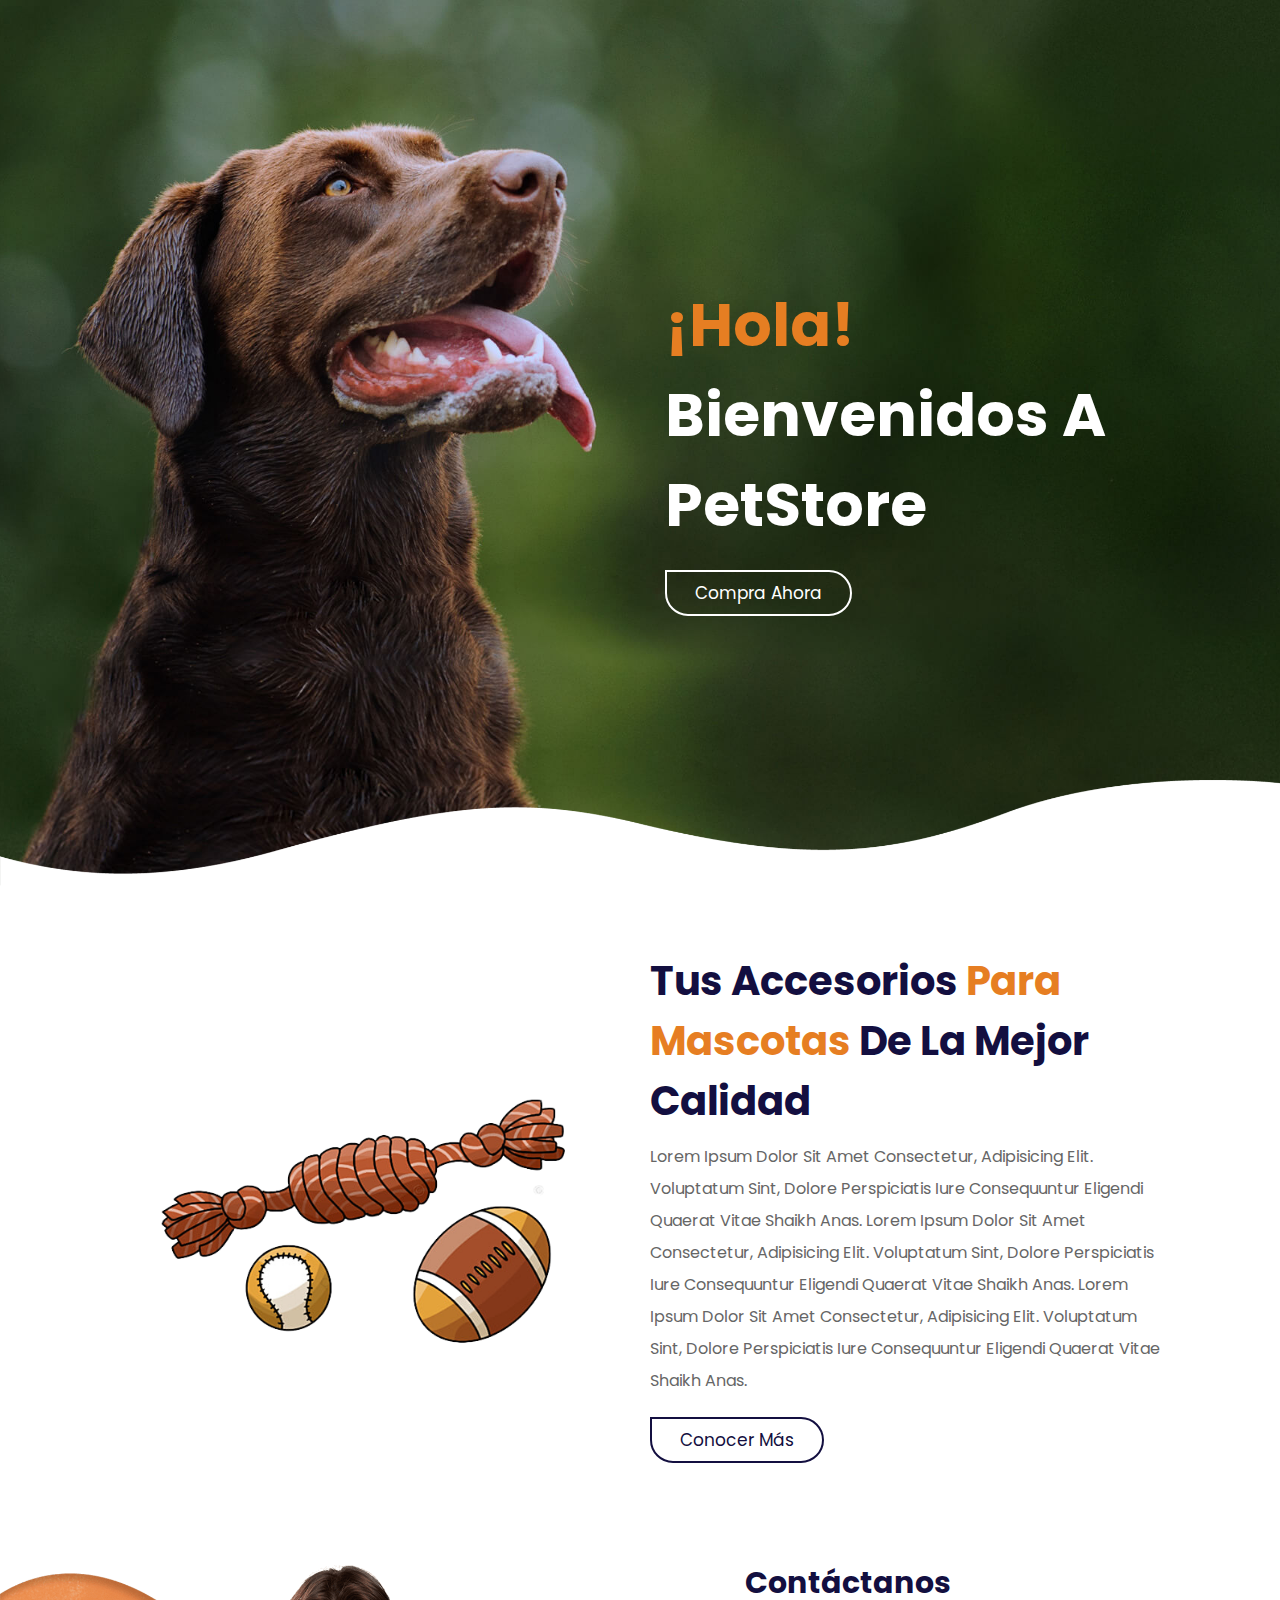
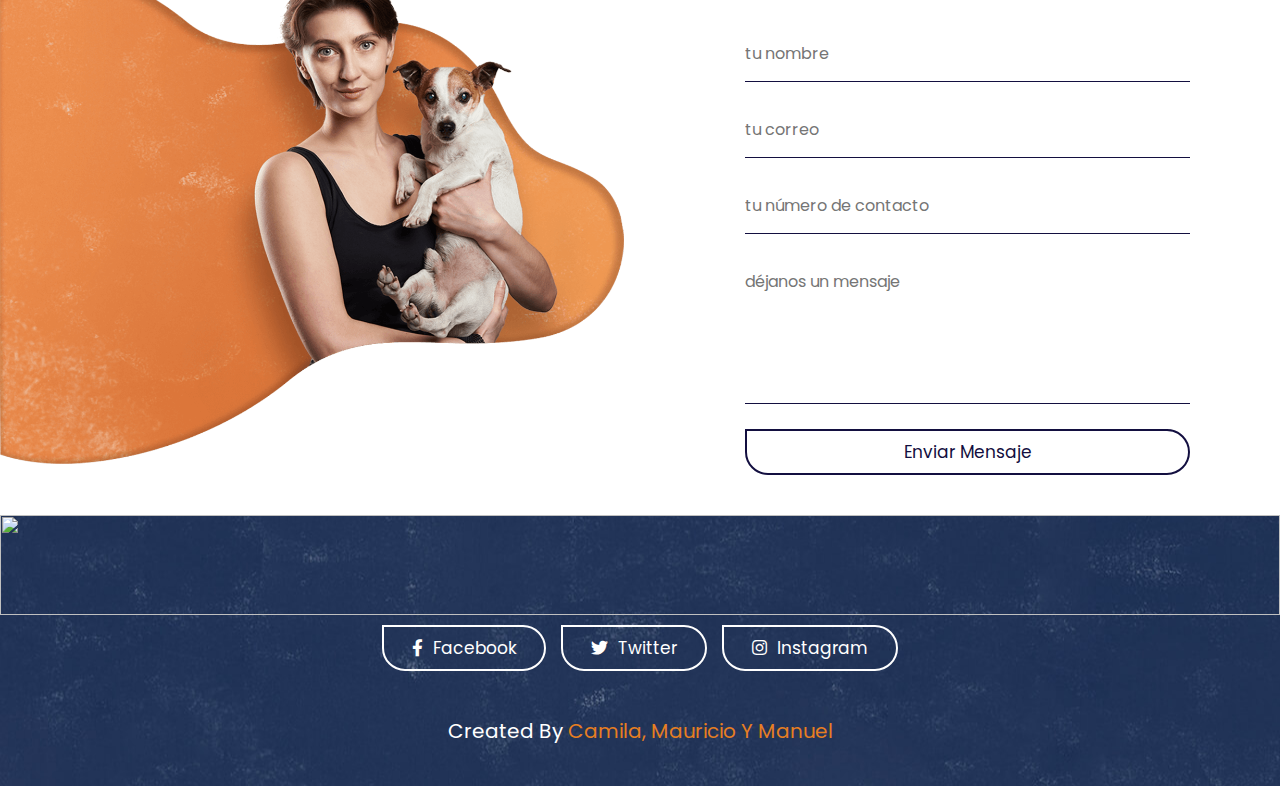
==== index.html @ dfe1907f "proyecto" ====
<!DOCTYPE html>
<html lang="es">
<head>
    <meta charset="UTF-8">
    <meta http-equiv="X-UA-Compatible" content="IE=edge">
    <meta name="viewport" content="width=device-width, initial-scale=1.0">
    <title>PetStore - Accesorios para mascotas</title>
    <link rel="stylesheet" href="https://cdnjs.cloudflare.com/ajax/libs/font-awesome/5.15.4/css/all.min.css">
    <link rel="stylesheet" href="css/style.css">
</head>
<body>
<header class="header">
    <a href="#" class="logo"> <i class="fas fa-paw"></i>PetShop</a>
    <nav class="navbar">
        <a href="#home">Inicio</a>
        <a href="#about">Nosotros</a>
        <a href="index_carrito.html">Tienda</a>
        <a href="#contact">Contacto</a>
    </nav>

    <div class="icons">
        <div class="fas fa-bars" id="menu-btn"></div>
        <div class="fas fa-user" id="login-btn"></div>
    </div>

    <form action="" class="login-form">
        <h3>Login</h3>
        <input type="email" name="" placeholder="Ingresa tu correo" id="" class="box">
        <input type="password" name="" placeholder="Ingresa tu contraseña" id="" class="box">
        <div class="remember">
            <input type="checkbox" name="" id="remember-me">
            <label for="remember-me">Recuérdame</label>
        </div>
        <input type="submit" value="Iniciar sesión" class="btn">
        <div class="links">
            <a href="#">¿Olvidaste tu contraseña?</a>
            <a href="registro.html">Registrarse</a>
        </div>
    </form>
</header>
<!--seccion inicio-->
<section class="home" id="home">

    <div class="content">
        <h3> <span>¡Hola!</span> Bienvenidos a PetStore </h3>
        <a href="index_carrito.html" class="btn">Compra ahora</a>
    </div>
    <img src="image/bottom_wave.png" class="wave" alt="">
</section>

<!-- seccion nosotros  -->
<section class="about" id="about">
    <div class="image">
        <img src="image/pet-toys.jpg" alt="">
    </div>
    <div class="content">
        <h3>Tus Accesorios <span>para mascotas</span> de la mejor calidad</h3>
        <p>Lorem ipsum dolor sit amet consectetur, adipisicing elit. Voluptatum sint, dolore perspiciatis iure consequuntur eligendi quaerat vitae shaikh anas.
            Lorem ipsum dolor sit amet consectetur, adipisicing elit. Voluptatum sint, dolore perspiciatis iure consequuntur eligendi quaerat vitae shaikh anas.
            Lorem ipsum dolor sit amet consectetur, adipisicing elit. Voluptatum sint, dolore perspiciatis iure consequuntur eligendi quaerat vitae shaikh anas.
        </p>
        <a href="#" class="btn">Conocer más</a>
    </div>

</section>

<!-- banner seccion accesorios -->


<!-- tienda seccion  -->

<section class="contact" id="contact">

    <div class="image">
        <img src="image/contact_img.png" alt="">
    </div>

    <form action="">
        <h3>Contáctanos</h3>
        <input type="text" placeholder="tu nombre" class="box">
        <input type="email" placeholder="tu correo" class="box">
        <input type="tumber" placeholder="tu número de contacto" class="box">
        <textarea name="" placeholder="déjanos un mensaje" id="" cols="30" rows="10"></textarea>
        <input type="submit" value="enviar mensaje" class="btn">
    </form>

</section>

<section class="footer">

    <img src="image/top_wave.png" alt="">

    <div class="share">
        <a href="https://www.facebook.com" class="btn"> <i class="fab fa-facebook-f"></i> Facebook </a>
        <a href="https://www.twitter.com" class="btn"> <i class="fab fa-twitter"></i> Twitter </a>
        <a href="https://www.instagram.com" class="btn"> <i class="fab fa-instagram"></i> Instagram </a>
    </div>
    <div class="credit"> created by <span> Camila, Mauricio y Manuel </span></div>
</section>
<script src="js/script.js"></script>
</body>
</html>
---- css/style.css ----
@import url("https://fonts.googleapis.com/css2?family=Poppins:wght@100;300;400;500;600&display=swap");
* {
  font-family: 'Poppins', sans-serif;
  margin: 0;
  padding: 0;
  -webkit-box-sizing: border-box;
          box-sizing: border-box;
  outline: none;
  border: none;
  text-decoration: none;
  text-transform: capitalize;
  -webkit-transition: .2s linear;
  transition: .2s linear;
}

html {
  font-size: 62.5%;
  overflow-x: hidden;
  scroll-behavior: smooth;
  scroll-padding-top: 4rem;
}

html::-webkit-scrollbar {
  width: 1rem;
}

html::-webkit-scrollbar-track {
  background: transparent;
}

html::-webkit-scrollbar-thumb {
  background: #e67e22;
  border-radius: 5rem;
}

section {
  padding: 5rem 9%;
}

.heading {
  padding-bottom: 2rem;
  text-align: center;
  font-size: 3.5rem;
  color: #130f40;
}

.heading span {
  color: #e67e22;
}

.btn {
  display: inline-block;
  margin-top: 1rem;
  padding: .8rem 2.8rem;
  border-radius: 5rem;
  border-top-left-radius: 0;
  border: 0.2rem solid #130f40;
  cursor: pointer;
  background: none;
  color: #130f40;
  font-size: 1.7rem;
  overflow: hidden;
  z-index: 0;
  position: relative;
}

.btn::before {
  content: '';
  position: absolute;
  top: 0;
  left: 0;
  height: 100%;
  width: 100%;
  background: #130f40;
  z-index: -1;
  -webkit-transition: .2s linear;
  transition: .2s linear;
  -webkit-clip-path: circle(0% at 0% 5%);
          clip-path: circle(0% at 0% 5%);
}

.btn:hover::before {
  -webkit-clip-path: circle(100%);
          clip-path: circle(100%);
}

.btn:hover {
  color: #fff;
}

@-webkit-keyframes fadeIn {
  0% {
    -webkit-transform: translateY(3rem);
            transform: translateY(3rem);
    opacity: 0;
  }
}

@keyframes fadeIn {
  0% {
    -webkit-transform: translateY(3rem);
            transform: translateY(3rem);
    opacity: 0;
  }
}

.header {
  background: #fff;
  display: -webkit-box;
  display: -ms-flexbox;
  display: flex;
  -webkit-box-align: center;
      -ms-flex-align: center;
          align-items: center;
  -webkit-box-pack: justify;
      -ms-flex-pack: justify;
          justify-content: space-between;
  padding: 2rem 9%;
  -webkit-box-shadow: 0 0.5rem 1.5rem rgba(0, 0, 0, 0.1);
          box-shadow: 0 0.5rem 1.5rem rgba(0, 0, 0, 0.1);
  position: fixed;
  top: 0;
  left: 0;
  right: 0;
  z-index: 1000;
  -webkit-transform: translateY(-10rem);
          transform: translateY(-10rem);
}

.header.active {
  -webkit-transform: translateY(0rem);
          transform: translateY(0rem);
}

.header .logo {
  font-size: 2.5rem;
  color: #130f40;
  font-weight: bolder;
}

.header .logo i {
  color: #e67e22;
}

.header .navbar a {
  margin: 0 1rem;
  font-size: 1.7rem;
  color: #666;
}

.header .navbar a:hover {
  color: #e67e22;
}

.header .icons a,
.header .icons div {
  font-size: 2.5rem;
  margin-left: 1.5rem;
  color: #130f40;
  cursor: pointer;
}

.header .icons a:hover,
.header .icons div:hover {
  color: #e67e22;
}

.header .login-form {
  position: absolute;
  top: 120%;
  right: 2rem;
  width: 35rem;
  border-radius: 1rem;
  background: #fff;
  -webkit-box-shadow: 0 0.5rem 1.5rem rgba(0, 0, 0, 0.1);
          box-shadow: 0 0.5rem 1.5rem rgba(0, 0, 0, 0.1);
  padding: 2rem;
  display: none;
}

.header .login-form.active {
  display: block;
  -webkit-animation: fadeIn .4s linear;
          animation: fadeIn .4s linear;
}

.header .login-form h3 {
  color: #130f40;
  font-size: 2.5rem;
  padding-bottom: .5rem;
}

.header .login-form .box {
  width: 100%;
  border-bottom: 0.2rem solid #130f40;
  border-width: .1rem;
  padding: 1.5rem 0;
  font-size: 1.6rem;
  color: #130f40;
  text-transform: none;
  margin: 1rem 0;
}

.header .login-form .remember {
  display: -webkit-box;
  display: -ms-flexbox;
  display: flex;
  -webkit-box-align: center;
      -ms-flex-align: center;
          align-items: center;
  gap: .5rem;
  padding: 1rem 0;
}

.header .login-form .remember label {
  font-size: 1.5rem;
  cursor: pointer;
  color: #666;
}

.header .login-form .btn {
  width: 100%;
  text-align: center;
  margin: 1.5rem 0;
}

.header .login-form .btn:hover {
  background: #130f40;
}

.header .login-form .links {
  display: -webkit-box;
  display: -ms-flexbox;
  display: flex;
  -webkit-box-pack: justify;
      -ms-flex-pack: justify;
          justify-content: space-between;
  -webkit-box-align: center;
      -ms-flex-align: center;
          align-items: center;
  margin-top: 1rem;
}

.header .login-form .links a {
  font-size: 1.4rem;
  color: #e67e22;
}

.header .login-form .links a:hover {
  color: #130f40;
  text-decoration: underline;
}

#menu-btn {
  display: none;
}

.home {
  min-height: 100vh;
  display: -webkit-box;
  display: -ms-flexbox;
  display: flex;
  -webkit-box-align: center;
      -ms-flex-align: center;
          align-items: center;
  -webkit-box-pack: end;
      -ms-flex-pack: end;
          justify-content: flex-end;
  background: url(../image/home_bg_img.jpg) no-repeat;
  background-position: center;
  background-size: cover;
  position: relative;
}

.home .content {
  width: 50rem;
}

.home .content h3 {
  font-size: 6rem;
  color: #fff;
  padding-bottom: 1rem;
}

.home .content h3 span {
  color: #e67e22;
}

.home .content .btn {
  color: #fff;
  border-color: #fff;
}

.home .content .btn:hover {
  color: #130f40;
}

.home .content .btn::before {
  background: #fff;
}

.home .wave {
  position: absolute;
  bottom: 0;
  left: 0;
  width: 100%;
  height: 12rem;
}

.about {
  display: -webkit-box;
  display: -ms-flexbox;
  display: flex;
  -webkit-box-align: center;
      -ms-flex-align: center;
          align-items: center;
  -ms-flex-wrap: wrap;
      flex-wrap: wrap;
  gap: 2rem;
}

.about .image {
  -webkit-box-flex: 1;
      -ms-flex: 1 1 40rem;
          flex: 1 1 40rem;
}

.about .image img {
  width: 100%;
}

.about .content {
  -webkit-box-flex: 1;
      -ms-flex: 1 1 40rem;
          flex: 1 1 40rem;
}

.about .content h3 {
  color: #130f40;
  font-size: 4rem;
}

.about .content h3 span {
  color: #e67e22;
}

.about .content p {
  font-size: 1.6rem;
  color: #666;
  padding: 1rem 0;
  line-height: 2;
}

.dog-food,
.cat-food {
  display: -webkit-box;
  display: -ms-flexbox;
  display: flex;
  -webkit-box-align: center;
      -ms-flex-align: center;
          align-items: center;
  -ms-flex-wrap: wrap;
      flex-wrap: wrap;
  padding: 2rem 0;
}

.dog-food .image,
.cat-food .image {
  -webkit-box-flex: 1;
      -ms-flex: 1 1 40rem;
          flex: 1 1 40rem;
}

.dog-food .image img,
.cat-food .image img {
  width: 100%;
}

.dog-food .content,
.cat-food .content {
  -webkit-box-flex: 1;
      -ms-flex: 1 1 40rem;
          flex: 1 1 40rem;
  text-align: center;
  padding: 2rem;
}

.dog-food .content h3,
.cat-food .content h3 {
  font-size: 3.5rem;
  color: #130f40;
}

.dog-food .content h3 span,
.cat-food .content h3 span {
  color: #e67e22;
}

.dog-food .content p,
.cat-food .content p {
  padding: 1rem 0;
  line-height: 2;
  color: #666;
  font-size: 1.6rem;
}

.dog-food .content .amount,
.cat-food .content .amount {
  font-size: 3.5rem;
  color: #130f40;
  padding: .5rem 0;
}

.dog-food .content a img,
.cat-food .content a img {
  height: 15rem;
  margin-top: 1rem;
}

.dog-food .content a:hover img,
.cat-food .content a:hover img {
  -webkit-transform: rotate(15deg);
          transform: rotate(15deg);
}

.cat-food {
  -ms-flex-wrap: wrap-reverse;
      flex-wrap: wrap-reverse;
}

.shop .box-container {
  display: -ms-grid;
  display: grid;
  -ms-grid-columns: (minmax(30rem, 1fr))[auto-fit];
      grid-template-columns: repeat(auto-fit, minmax(30rem, 1fr));
  gap: 1.5rem;
}

.shop .box-container .box {
  position: relative;
  overflow: hidden;
}

.shop .box-container .box:hover .image img {
  -webkit-transform: scale(1.1);
          transform: scale(1.1);
}

.shop .box-container .box:hover .icons {
  -webkit-transform: translateX(0rem);
          transform: translateX(0rem);
}

.shop .box-container .box .image {
  height: 45rem;
  width: 100%;
  overflow: hidden;
}

.shop .box-container .box .image img {
  height: 100%;
  width: 100%;
  -o-object-fit: cover;
     object-fit: cover;
}

.shop .box-container .box .icons {
  position: absolute;
  top: 1rem;
  right: 2rem;
  z-index: 10;
  -webkit-transform: translateX(10rem);
          transform: translateX(10rem);
}

.shop .box-container .box .icons a {
  display: block;
  width: 5rem;
  height: 5rem;
  line-height: 5rem;
  font-size: 2.2rem;
  margin-top: 1rem;
  background: #fff;
  color: #130f40;
  text-align: center;
}

.shop .box-container .box .icons a:hover {
  color: #fff;
  background: #e67e22;
}

.shop .box-container .box .content {
  padding: 1rem 0;
  text-align: center;
}

.shop .box-container .box .content h3 {
  font-size: 2.2rem;
  color: #130f40;
  padding-bottom: .5rem;
}

.shop .box-container .box .content .amount {
  font-size: 2rem;
  color: #e67e22;
}

.services .box-container {
  display: -ms-grid;
  display: grid;
  -ms-grid-columns: (minmax(30rem, 1fr))[auto-fit];
      grid-template-columns: repeat(auto-fit, minmax(30rem, 1fr));
  gap: 1.5rem;
}

.services .box-container .box {
  background: #eee;
  padding: 3rem;
  text-align: center;
  border-radius: 33% 67% 70% 30% / 30% 30% 70% 70%;
}

.services .box-container .box:nth-child(even) {
  border-radius: 79% 21% 81% 19% / 58% 93% 7% 42%;
}

.services .box-container .box:hover {
  border-radius: .5rem;
}

.services .box-container .box i {
  height: 6.5rem;
  width: 6.5rem;
  line-height: 6.5rem;
  font-size: 3rem;
  color: #fff;
  background: #e67e22;
  border-radius: 50%;
  margin-bottom: .5rem;
}

.services .box-container .box h3 {
  font-size: 2.2rem;
  color: #130f40;
  padding: 1rem 0;
}

.plan .box-container {
  display: -ms-grid;
  display: grid;
  -ms-grid-columns: (minmax(30rem, 1fr))[auto-fit];
      grid-template-columns: repeat(auto-fit, minmax(30rem, 1fr));
  gap: 1.5rem;
}

.plan .box-container .box {
  position: relative;
  padding: 2rem;
  border-radius: .5rem;
  position: relative;
  margin-bottom: 2rem;
  background: #eee;
}

.plan .box-container .box .btn {
  position: absolute;
  bottom: -2rem;
  right: 2rem;
  background: #fff;
}

.plan .box-container .box .title {
  text-align: center;
  color: #e67e22;
  font-size: 2rem;
}

.plan .box-container .box .day {
  text-align: center;
  color: #130f40;
  font-size: 3.5rem;
}

.plan .box-container .box .icon {
  color: #e67e22;
  font-size: 5rem;
  padding: 2rem 0;
}

.plan .box-container .box .list {
  margin: 1rem 0;
}

.plan .box-container .box .list p {
  display: -webkit-box;
  display: -ms-flexbox;
  display: flex;
  -webkit-box-align: center;
      -ms-flex-align: center;
          align-items: center;
  -webkit-box-pack: justify;
      -ms-flex-pack: justify;
          justify-content: space-between;
  font-size: 1.4rem;
  color: #666;
  padding: 1rem 0;
}

.plan .box-container .box .list p span {
  color: #e67e22;
}

.plan .box-container .box .amount {
  font-size: 5rem;
  font-weight: bolder;
  color: #130f40;
}

.plan .box-container .box .amount span {
  font-size: 3rem;
}

.contact {
  padding: 2rem 0;
  display: -webkit-box;
  display: -ms-flexbox;
  display: flex;
  -webkit-box-align: center;
      -ms-flex-align: center;
          align-items: center;
  -ms-flex-wrap: wrap;
      flex-wrap: wrap;
  gap: 3rem;
}

.contact .image {
  -webkit-box-flex: 1;
      -ms-flex: 1 1 40rem;
          flex: 1 1 40rem;
}

.contact .image img {
  width: 100%;
}

.contact form {
  -webkit-box-flex: 1;
      -ms-flex: 1 1 40rem;
          flex: 1 1 40rem;
  padding: 2rem 7%;
}

.contact form .btn {
  width: 100%;
  text-align: center;
}

.contact form .btn:hover {
  background: #130f40;
}

.contact form h3 {
  font-size: 3rem;
  padding-bottom: 1rem;
  color: #130f40;
}

.contact form .box, .contact form textarea {
  width: 100%;
  border-bottom: 0.2rem solid #130f40;
  border-width: .1rem;
  font-size: 1.6rem;
  text-transform: none;
  color: #130f40;
  padding: 1.5rem 0;
  margin: 1rem 0;
}

.contact form textarea {
  height: 15rem;
  resize: none;
}

.footer {
  position: relative;
  background: url(../image/footer_background.jpg) no-repeat;
  background-position: center;
  background-size: center;
  padding-top: 10rem;
  padding-bottom: 2rem;
}

.footer img {
  position: absolute;
  top: 0;
  left: 0;
  height: 10rem;
  width: 100%;
}

.footer .share {
  display: -webkit-box;
  display: -ms-flexbox;
  display: flex;
  -webkit-box-pack: center;
      -ms-flex-pack: center;
          justify-content: center;
  -ms-flex-wrap: wrap;
      flex-wrap: wrap;
  gap: 1.5rem;
}

.footer .share a {
  color: #fff;
  border-color: #fff;
}

.footer .share a:hover {
  color: #130f40;
}

.footer .share a::before {
  background: #fff;
}

.footer .share a i {
  padding-right: .5rem;
}

.footer .credit {
  text-align: center;
  color: #fff;
  font-size: 2rem;
  padding: 2rem 1rem;
  margin-top: 2.5rem;
}

.footer .credit span {
  color: #e67e22;
}

@media (max-width: 991px) {
  html {
    font-size: 55%;
  }
  .header {
    padding: 2rem;
  }
  section {
    padding: 5rem 2rem;
  }
  .home {
    -webkit-box-pack: center;
        -ms-flex-pack: center;
            justify-content: center;
    background-position: right;
  }
  .home .content {
    text-align: center;
    padding-bottom: 5rem;
  }
  .home .content h3 {
    font-size: 4.5rem;
  }
}

@media (max-width: 768px) {
  #menu-btn {
    display: inline-block;
  }
  .header .navbar {
    position: absolute;
    top: 99%;
    left: 0;
    right: 0;
    background: #fff;
    -webkit-clip-path: polygon(0 0, 100% 0, 100% 0, 0 0);
            clip-path: polygon(0 0, 100% 0, 100% 0, 0 0);
  }
  .header .navbar.active {
    -webkit-clip-path: polygon(0 0, 100% 0, 100% 100%, 0 100%);
            clip-path: polygon(0 0, 100% 0, 100% 100%, 0 100%);
  }
  .header .navbar a {
    display: block;
    margin: 2rem;
    font-size: 2rem;
  }
}

@media (max-width: 450px) {
  html {
    font-size: 50%;
  }
  .header .login-form {
    width: 90%;
  }
}
/*# sourceMappingURL=style.css.map */
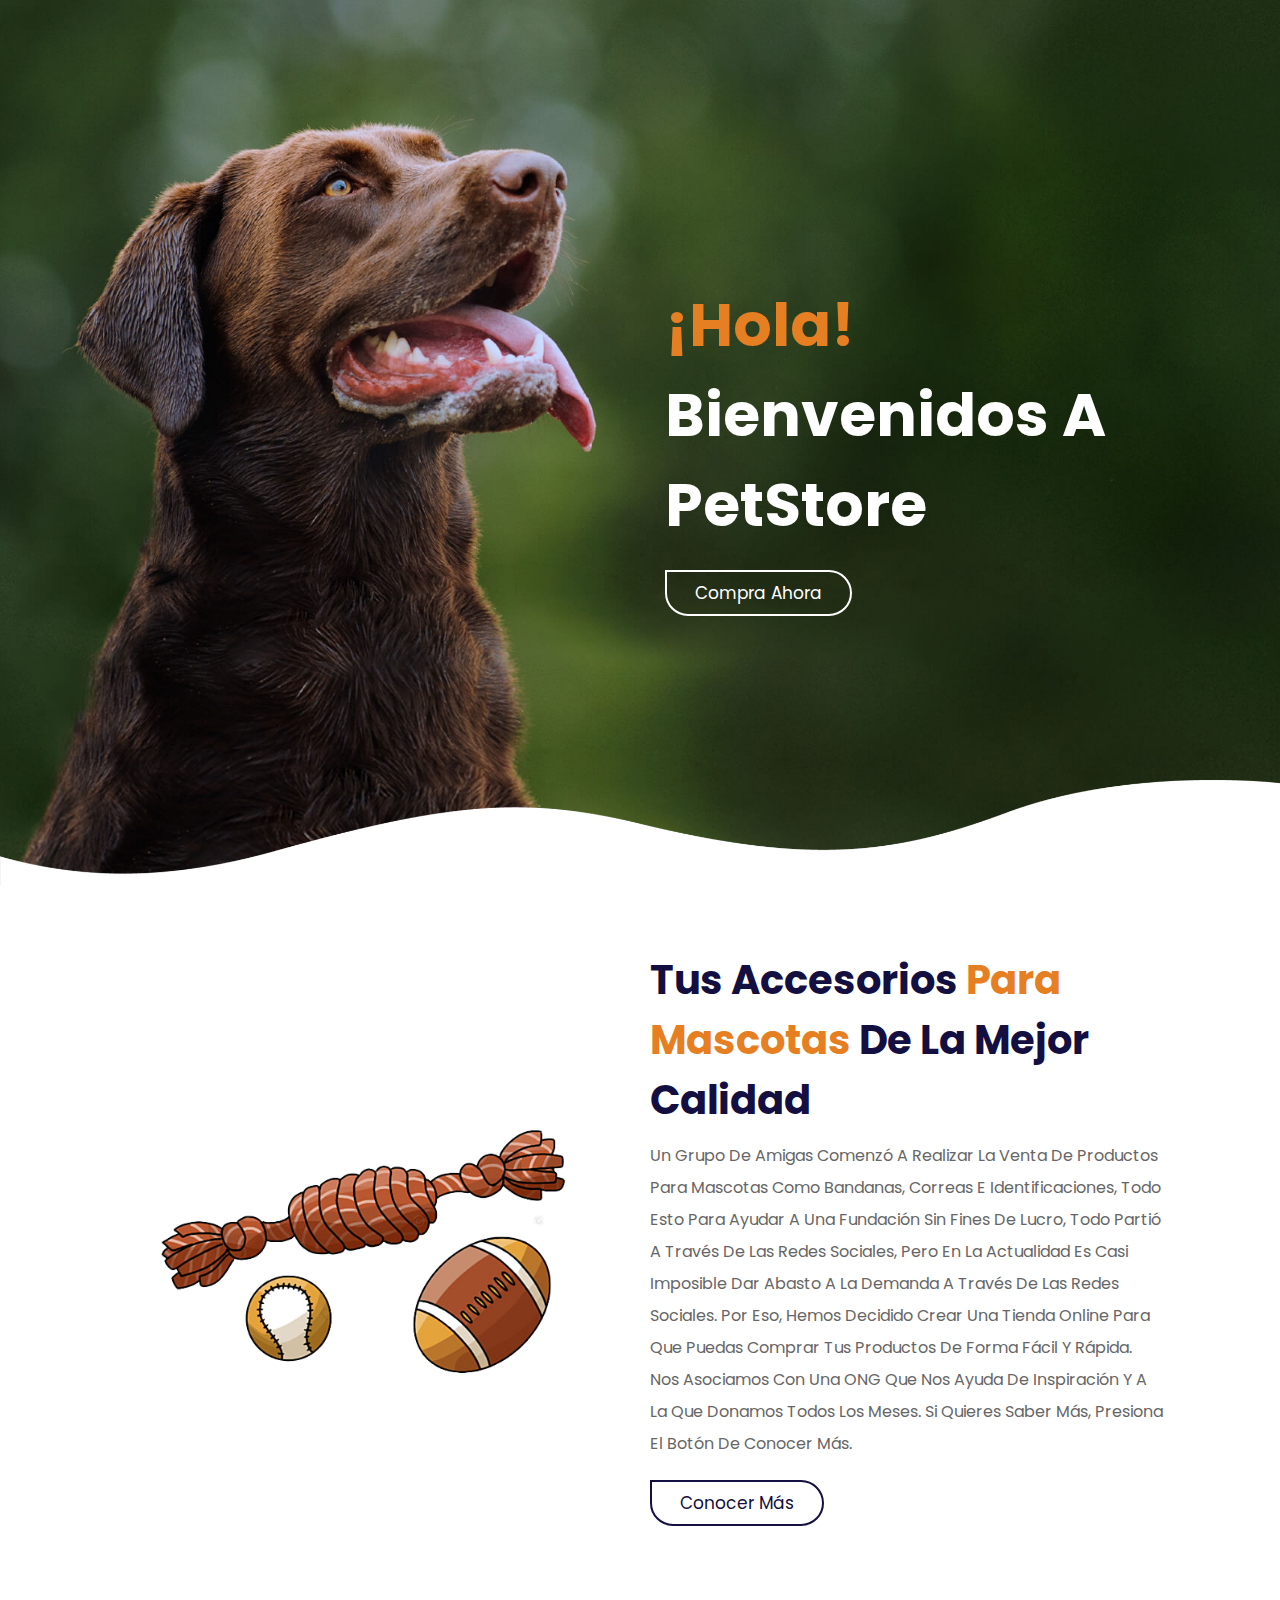
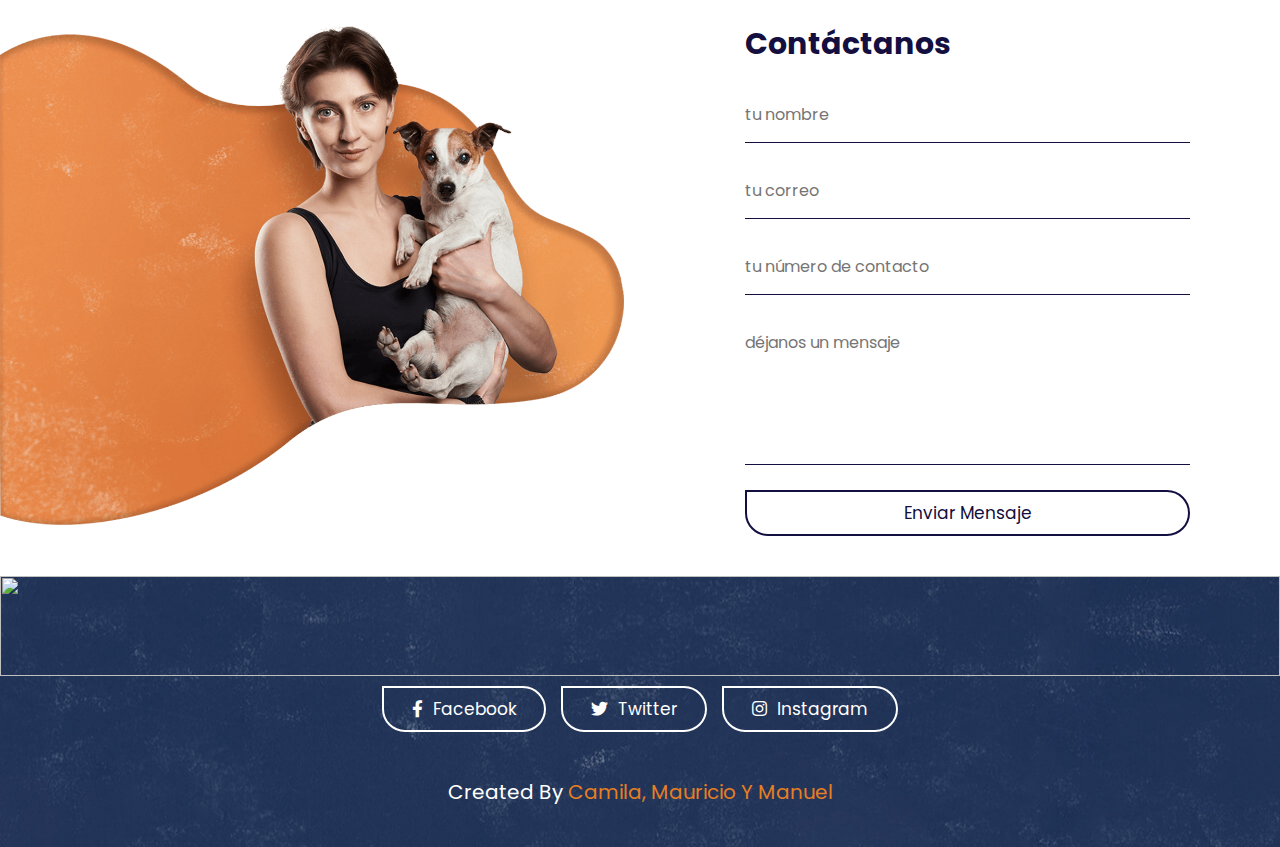
==== commit 58ab893d: "Add files via upload" ====
--- a/index.html
+++ b/index.html
@@ -55,19 +55,16 @@
     </div>
     <div class="content">
         <h3>Tus Accesorios <span>para mascotas</span> de la mejor calidad</h3>
-        <p>Lorem ipsum dolor sit amet consectetur, adipisicing elit. Voluptatum sint, dolore perspiciatis iure consequuntur eligendi quaerat vitae shaikh anas.
-            Lorem ipsum dolor sit amet consectetur, adipisicing elit. Voluptatum sint, dolore perspiciatis iure consequuntur eligendi quaerat vitae shaikh anas.
-            Lorem ipsum dolor sit amet consectetur, adipisicing elit. Voluptatum sint, dolore perspiciatis iure consequuntur eligendi quaerat vitae shaikh anas.
+        <p>Un grupo de amigas comenzó a realizar la venta de productos para mascotas como bandanas, correas e identificaciones, todo esto para ayudar a una fundación sin fines de lucro, 
+            todo partió a través de las redes sociales, pero en la actualidad es casi imposible dar abasto a la demanda a través de las redes sociales.
+            Por eso, hemos decidido crear una tienda online para que puedas comprar tus productos de forma fácil y rápida. Nos asociamos con una ONG que nos ayuda de inspiración y a la que donamos todos los meses.
+            Si quieres saber más, presiona el botón de Conocer Más.
         </p>
-        <a href="#" class="btn">Conocer más</a>
+        <a href="https://fundacionhuellaanimal.cl/quienes-somos/" class="btn">Conocer más</a>
     </div>
 
 </section>
 
-<!-- banner seccion accesorios -->
-
-
-<!-- tienda seccion  -->
 
 <section class="contact" id="contact">
 
